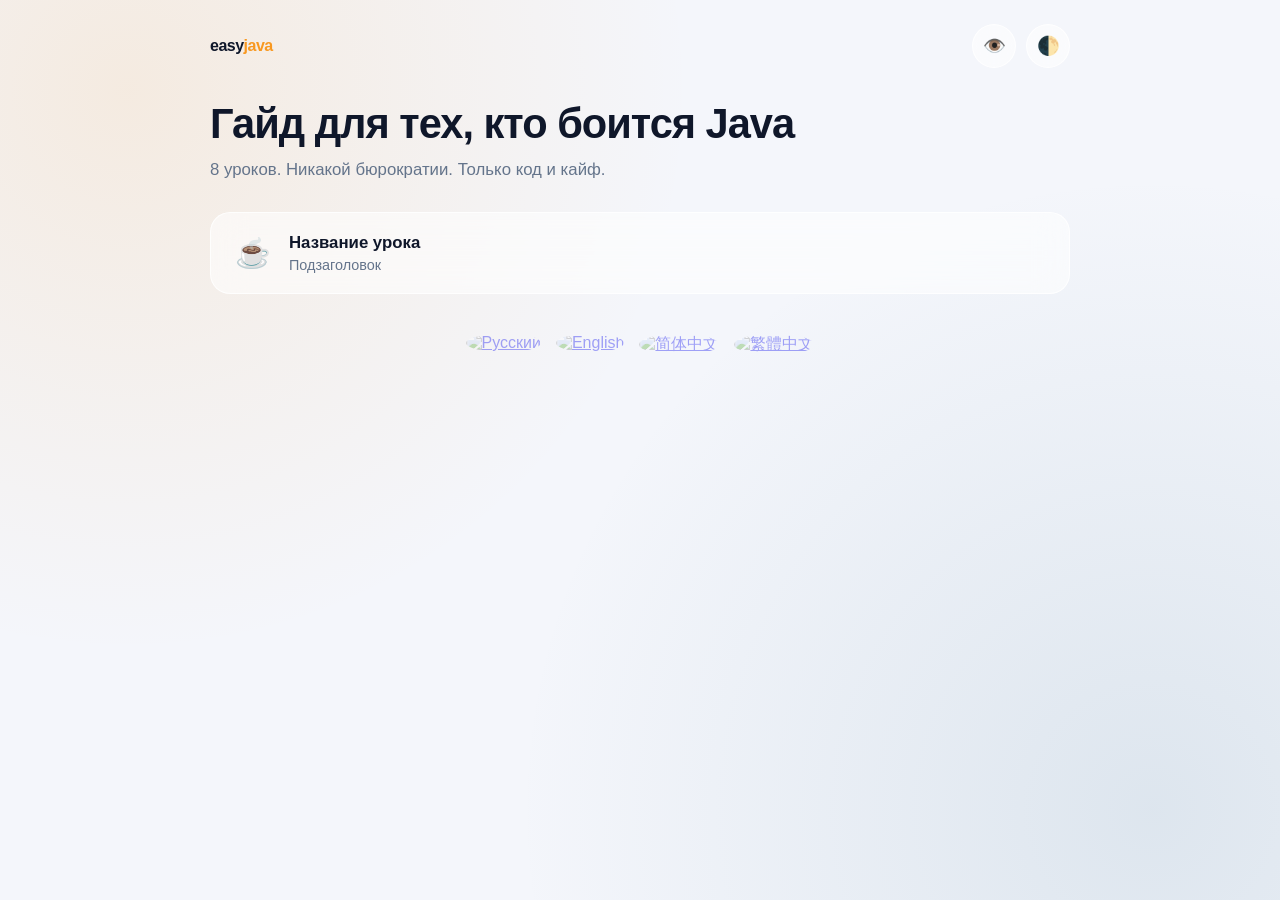
==== src/main/resources/templates/guide.html @ 78b0486d "коммит" ====
<!DOCTYPE html>
<html lang="ru" xmlns:th="http://www.thymeleaf.org">
<head>
    <meta charset="UTF-8">
    <meta name="viewport" content="width=device-width, initial-scale=1.0, maximum-scale=5.0">
    <title>Гайд — Easy Java</title>
    <link href="/assets/css/bvi.min.css" rel="stylesheet">
    <style>
        :root { --bg:#f4f6fb; --text:#0f172a; --muted:#64748b; --glass-bg:rgba(255,255,255,.55); --glass-border:rgba(255,255,255,.8); --accent:#f89820; --scroll-thumb: rgba(248,152,32,.5); --scroll-thumb-hover: rgba(248,152,32,.85); }
        @media (prefers-color-scheme: dark) { :root { --bg:#0b1120; --text:#e2e8f0; --muted:#94a3b8; --glass-bg:rgba(30,41,59,.45); --glass-border:rgba(255,255,255,.08); --scroll-thumb: rgba(248,152,32,.45); --scroll-thumb-hover: rgba(248,152,32,.85); } }
        [data-theme="light"] { --bg:#f4f6fb; --text:#0f172a; --muted:#64748b; --glass-bg:rgba(255,255,255,.65); --glass-border:rgba(255,255,255,.9); }
        [data-theme="dark"]  { --bg:#0b1120; --text:#e2e8f0; --muted:#94a3b8; --glass-bg:rgba(30,41,59,.6); --glass-border:rgba(255,255,255,.1); }
        * { box-sizing: border-box; margin: 0; padding: 0; }

        html { scrollbar-width: thin; scrollbar-color: var(--scroll-thumb) transparent; }
        ::-webkit-scrollbar { width: 10px; height: 10px; }
        ::-webkit-scrollbar-track { background: transparent; }
        ::-webkit-scrollbar-thumb { background: var(--scroll-thumb); border-radius: 8px; border: 2px solid transparent; background-clip: padding-box; transition: background .3s; }
        ::-webkit-scrollbar-thumb:hover { background: var(--scroll-thumb-hover); background-clip: padding-box; }

        body {
            font-family: -apple-system, BlinkMacSystemFont, "Segoe UI", Roboto, sans-serif;
            background: var(--bg); color: var(--text);
            min-height: 100vh; padding: 24px;
            background-image: radial-gradient(circle at 10% 10%, rgba(248,152,32,.12), transparent 40%),
                              radial-gradient(circle at 90% 90%, rgba(83,130,161,.14), transparent 45%);
        }
        .wrap { max-width: 860px; margin: 0 auto; }
        .top { display: flex; justify-content: space-between; align-items: center; margin-bottom: 32px; }
        .logo { font-weight: 800; letter-spacing: -.5px; }
        .logo a { color: var(--text); text-decoration: none; }
        .logo span { color: var(--accent); }
        .controls { display: flex; gap: 10px; }
        .theme-toggle, .bvi-toggle { background: var(--glass-bg); border: 1px solid var(--glass-border); backdrop-filter: blur(12px); border-radius: 50%; width: 44px; height: 44px; cursor: pointer; font-size: 1.15rem; color: var(--text); display: flex; align-items: center; justify-content: center; transition: transform .2s; }
        .theme-toggle:hover, .bvi-toggle:hover { transform: translateY(-2px); }

        h1.title { font-size: clamp(1.8rem, 4vw, 2.6rem); font-weight: 800; letter-spacing: -1px; margin-bottom: 12px; }
        p.subtitle { color: var(--muted); font-size: 1.05rem; margin-bottom: 32px; }

        .lesson-card {
            display: flex; align-items: center; gap: 18px;
            background: var(--glass-bg); backdrop-filter: blur(16px);
            border: 1px solid var(--glass-border); border-radius: 20px;
            padding: 20px 24px; margin-bottom: 14px;
            text-decoration: none; color: var(--text);
            transition: transform .2s, box-shadow .2s;
        }
        .lesson-card:hover { transform: translateY(-3px); box-shadow: 0 8px 24px rgba(0,0,0,.08); }
        .lesson-emoji { font-size: 1.8rem; flex-shrink: 0; }
        .lesson-info h3 { font-size: 1.05rem; margin-bottom: 4px; }
        .lesson-info p { font-size: .9rem; color: var(--muted); }

        footer { margin-top: 40px; display: flex; gap: 15px; justify-content: center; }
        footer img { width: 30px; height: 30px; border-radius: 50%; cursor: pointer; opacity: .35; transition: opacity .3s, transform .3s; }
        footer img:hover { opacity: 1; transform: translateY(-2px); }
        footer a.active img { opacity: 1; }
    </style>
</head>
<body>
    <div class="wrap bvi-speech">
        <div class="top">
            <div class="logo"><a href="/">easy<span>java</span></a></div>
            <div class="controls">
                <button class="bvi-toggle bvi-open" title="Версия для слабовидящих">👁️</button>
                <button class="theme-toggle" id="theme-toggle">🌓</button>
            </div>
        </div>

        <h1 class="title">Гайд для тех, кто боится Java</h1>
        <p class="subtitle">8 уроков. Никакой бюрократии. Только код и кайф.</p>

        <a th:each="l : ${lessons}" th:href="@{/guide/{slug}(slug=${l.slug()})}" class="lesson-card">
            <span class="lesson-emoji" th:text="${l.emoji()}">☕</span>
            <div class="lesson-info">
                <h3 th:text="${l.getTitle(locale)}">Название урока</h3>
                <p th:text="${l.getSubtitle(locale)}">Подзаголовок</p>
            </div>
        </a>

        <footer>
            <a href="/" th:classappend="${currentLang == 'ru' ? 'active' : ''}"><img src="/assets/lang/ru.png" alt="Русский"></a>
            <a href="/en" th:classappend="${currentLang == 'en' ? 'active' : ''}"><img src="/assets/lang/us.png" alt="English"></a>
            <a href="/zh-CN" th:classappend="${currentLang == 'zh-CN' ? 'active' : ''}"><img src="/assets/lang/cn.png" alt="简体中文"></a>
            <a href="/zh-TW" th:classappend="${currentLang == 'zh-TW' ? 'active' : ''}"><img src="/assets/lang/tw.png" alt="繁體中文"></a>
        </footer>
    </div>

    <script src="/assets/js/lenis.min.js"></script>
	<script src="/assets/js/lenis-init.min.js"></script>
	<script src="/assets/js/bvi.min.js"></script>
    <script>
        new isvek.Bvi({ target: '.bvi-open', fontSize: 20, theme: 'white', images: true, speech: true, speechPanel: true, panelFixed: true });
        const t = document.getElementById('theme-toggle');
        const h = document.documentElement;
        let cur = localStorage.getItem('theme') || 'system';
        function apply(x){ if(x==='dark') h.setAttribute('data-theme','dark'); else if(x==='light') h.setAttribute('data-theme','light'); else h.removeAttribute('data-theme'); }
        apply(cur);
        t.addEventListener('click',()=>{ cur = cur==='system'?'light':cur==='light'?'dark':'system'; localStorage.setItem('theme',cur); apply(cur); });
    </script>
</body>
</html>
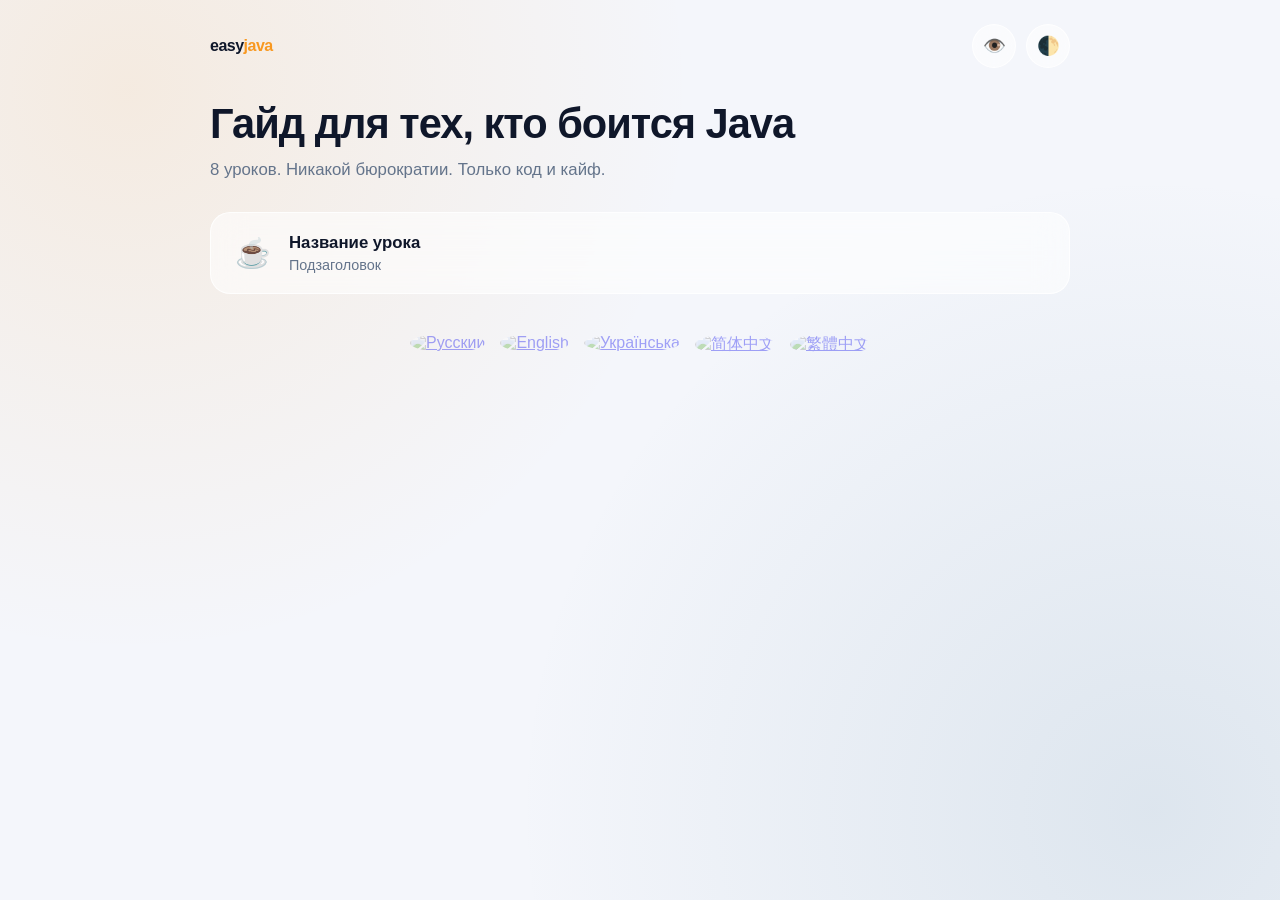
==== commit 8eac1025: "коммит" ====
--- a/src/main/resources/templates/guide.html
+++ b/src/main/resources/templates/guide.html
@@ -78,11 +78,12 @@
         </a>
 
         <footer>
-            <a href="/" th:classappend="${currentLang == 'ru' ? 'active' : ''}"><img src="/assets/lang/ru.png" alt="Русский"></a>
-            <a href="/en" th:classappend="${currentLang == 'en' ? 'active' : ''}"><img src="/assets/lang/us.png" alt="English"></a>
-            <a href="/zh-CN" th:classappend="${currentLang == 'zh-CN' ? 'active' : ''}"><img src="/assets/lang/cn.png" alt="简体中文"></a>
-            <a href="/zh-TW" th:classappend="${currentLang == 'zh-TW' ? 'active' : ''}"><img src="/assets/lang/tw.png" alt="繁體中文"></a>
-        </footer>
+			<a href="/" th:classappend="${currentLang == 'ru' ? 'active' : ''}"><img src="/assets/lang/ru.png" alt="Русский"></a>
+			<a href="/en" th:classappend="${currentLang == 'en' ? 'active' : ''}"><img src="/assets/lang/us.png" alt="English"></a>
+			<a href="/uk" th:classappend="${currentLang == 'uk' ? 'active' : ''}"><img src="/assets/lang/uk.png" alt="Українська"></a>
+			<a href="/zh-CN" th:classappend="${currentLang == 'zh-CN' ? 'active' : ''}"><img src="/assets/lang/cn.png" alt="简体中文"></a>
+			<a href="/zh-TW" th:classappend="${currentLang == 'zh-TW' ? 'active' : ''}"><img src="/assets/lang/tw.png" alt="繁體中文"></a>
+		</footer>
     </div>
 
     <script src="/assets/js/lenis.min.js"></script>
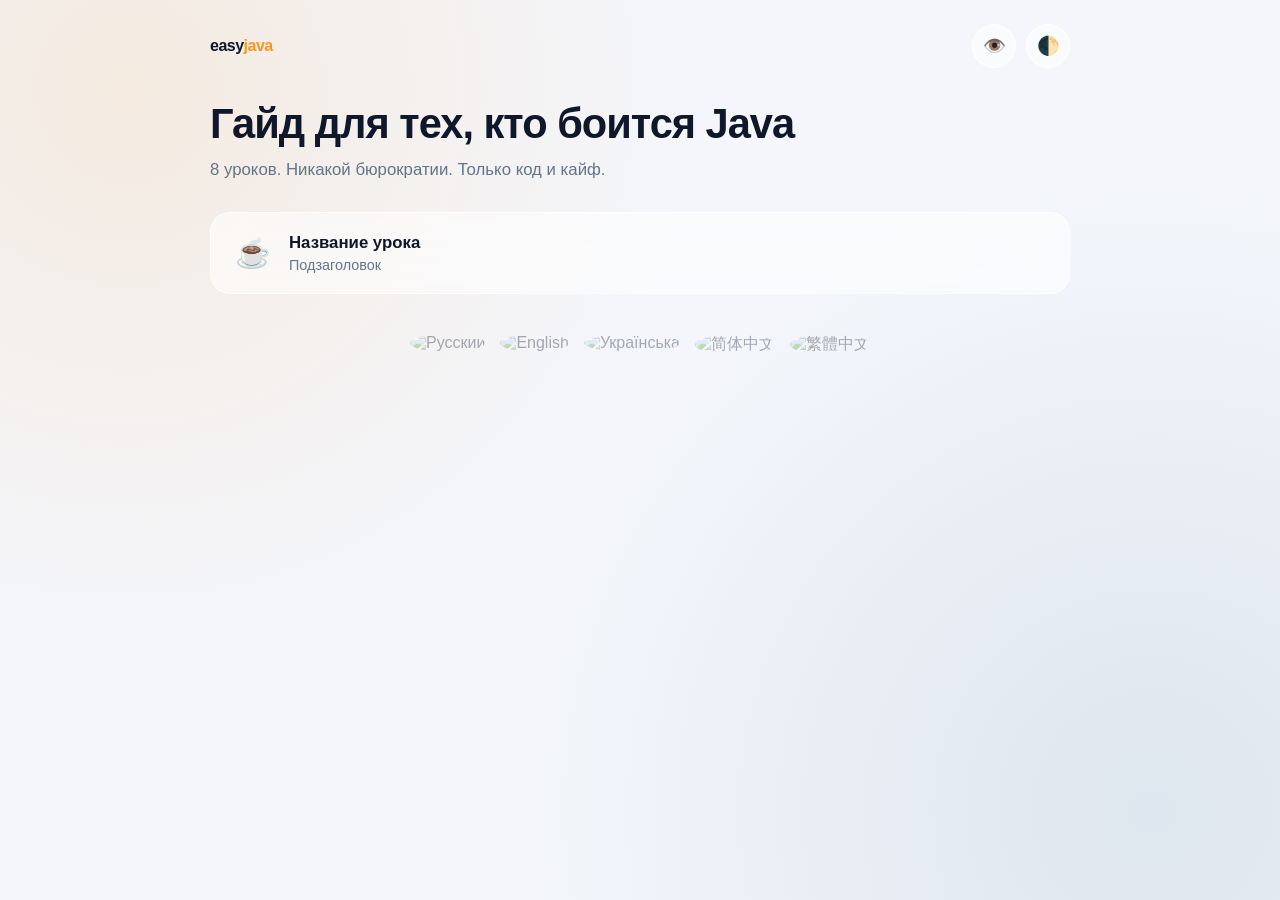
==== commit 38af16bc: "коммит" ====
--- a/src/main/resources/templates/guide.html
+++ b/src/main/resources/templates/guide.html
@@ -1,5 +1,9 @@
 <!DOCTYPE html>
-<html lang="ru" xmlns:th="http://www.thymeleaf.org">
+<html lang="ru" xmlns:th="http://www.thymeleaf.org"
+      th:with="
+        currentUri=${#httpServletRequest.requestURI},
+        langPrefix=${currentLang == 'ru' ? '' : '/' + currentLang},
+        pathSuffix=${currentLang == 'ru' ? currentUri : #strings.substring(currentUri, #strings.length('/' + currentLang))}">
 <head>
     <meta charset="UTF-8">
     <meta name="viewport" content="width=device-width, initial-scale=1.0, maximum-scale=5.0">
@@ -59,17 +63,19 @@
 <body>
     <div class="wrap bvi-speech">
         <div class="top">
-            <div class="logo"><a href="/">easy<span>java</span></a></div>
+            <div class="logo"><a th:href="@{${langPrefix} + '/'}">easy<span>java</span></a></div>
             <div class="controls">
                 <button class="bvi-toggle bvi-open" title="Версия для слабовидящих">👁️</button>
                 <button class="theme-toggle" id="theme-toggle">🌓</button>
             </div>
         </div>
 
-        <h1 class="title">Гайд для тех, кто боится Java</h1>
-        <p class="subtitle">8 уроков. Никакой бюрократии. Только код и кайф.</p>
+        <h1 class="title" th:text="#{guide.title}">Гайд для тех, кто боится Java</h1>
+        <p class="subtitle" th:text="#{guide.subtitle}">8 уроков. Никакой бюрократии. Только код и кайф.</p>
 
-        <a th:each="l : ${lessons}" th:href="@{/guide/{slug}(slug=${l.slug()})}" class="lesson-card">
+        <a th:each="l : ${lessons}"
+           th:href="@{${langPrefix} + '/guide/' + ${l.slug()}}"
+           class="lesson-card">
             <span class="lesson-emoji" th:text="${l.emoji()}">☕</span>
             <div class="lesson-info">
                 <h3 th:text="${l.getTitle(locale)}">Название урока</h3>
@@ -78,19 +84,33 @@
         </a>
 
         <footer>
-			<a href="/" th:classappend="${currentLang == 'ru' ? 'active' : ''}"><img src="/assets/lang/ru.png" alt="Русский"></a>
-			<a href="/en" th:classappend="${currentLang == 'en' ? 'active' : ''}"><img src="/assets/lang/us.png" alt="English"></a>
-			<a href="/uk" th:classappend="${currentLang == 'uk' ? 'active' : ''}"><img src="/assets/lang/uk.png" alt="Українська"></a>
-			<a href="/zh-CN" th:classappend="${currentLang == 'zh-CN' ? 'active' : ''}"><img src="/assets/lang/cn.png" alt="简体中文"></a>
-			<a href="/zh-TW" th:classappend="${currentLang == 'zh-TW' ? 'active' : ''}"><img src="/assets/lang/tw.png" alt="繁體中文"></a>
-		</footer>
+            <a th:href="@{${#strings.isEmpty(pathSuffix) ? '/' : pathSuffix}}" th:classappend="${currentLang == 'ru' ? 'active' : ''}"><img src="/assets/lang/ru.png" alt="Русский"></a>
+            <a th:href="@{'/en' + ${pathSuffix}}" th:classappend="${currentLang == 'en' ? 'active' : ''}"><img src="/assets/lang/us.png" alt="English"></a>
+            <a th:href="@{'/uk' + ${pathSuffix}}" th:classappend="${currentLang == 'uk' ? 'active' : ''}"><img src="/assets/lang/ua.png" alt="Українська"></a>
+            <a th:href="@{'/zh-CN' + ${pathSuffix}}" th:classappend="${currentLang == 'zh-CN' ? 'active' : ''}"><img src="/assets/lang/cn.png" alt="简体中文"></a>
+            <a th:href="@{'/zh-TW' + ${pathSuffix}}" th:classappend="${currentLang == 'zh-TW' ? 'active' : ''}"><img src="/assets/lang/tw.png" alt="繁體中文"></a>
+        </footer>
     </div>
 
     <script src="/assets/js/lenis.min.js"></script>
-	<script src="/assets/js/lenis-init.min.js"></script>
-	<script src="/assets/js/bvi.min.js"></script>
+    <script src="/assets/js/lenis-init.min.js"></script>
+    <script src="/assets/js/bvi.min.js"></script>
     <script>
-        new isvek.Bvi({ target: '.bvi-open', fontSize: 20, theme: 'white', images: true, speech: true, speechPanel: true, panelFixed: true });
+        new isvek.Bvi({
+            target: '.bvi-open',
+            fontSize: 20,
+            theme: 'white',
+            images: 'grayscale',
+            letterSpacing: 'normal',
+            lineHeight: 'normal',
+            speech: true,
+            fontFamily: 'arial',
+            builtElements: false,
+            panelFixed: true,
+            panelHide: false,
+            reload: false,
+            lang: 'ru-RU'
+        });
         const t = document.getElementById('theme-toggle');
         const h = document.documentElement;
         let cur = localStorage.getItem('theme') || 'system';
